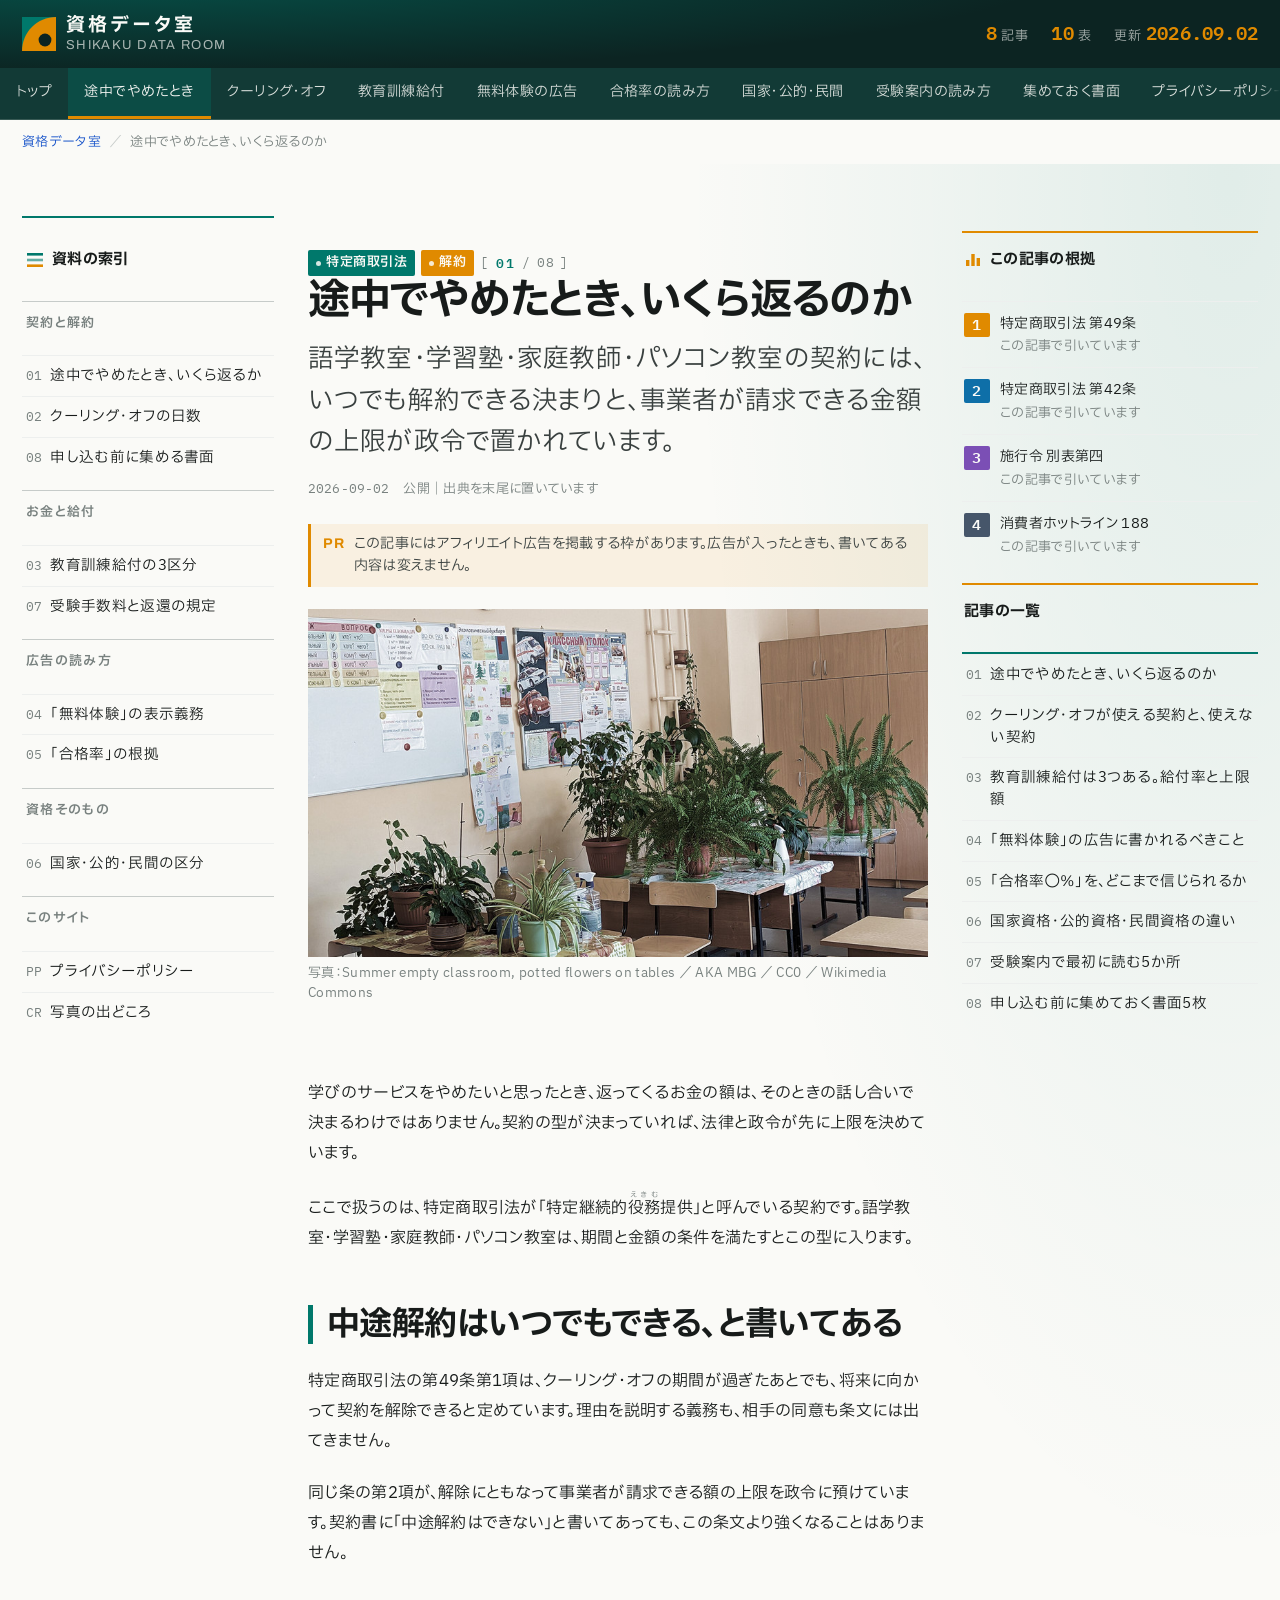
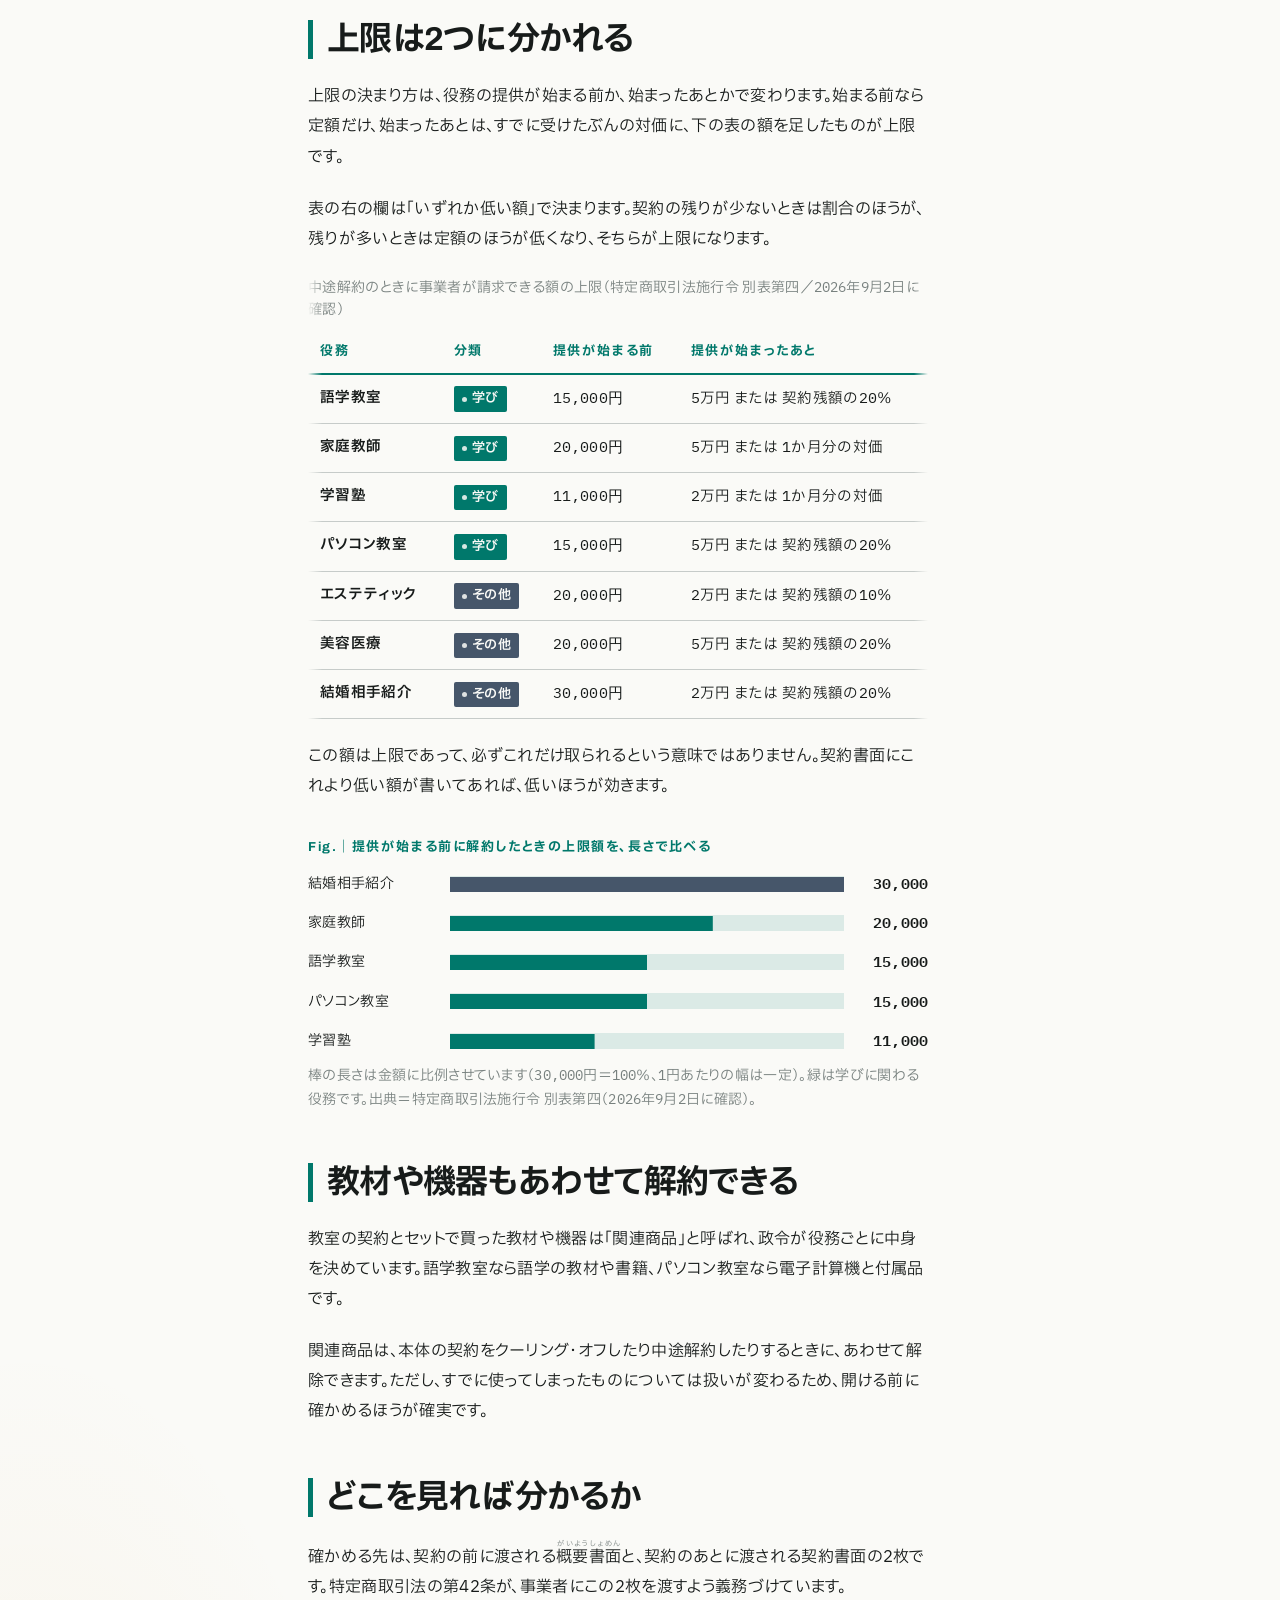
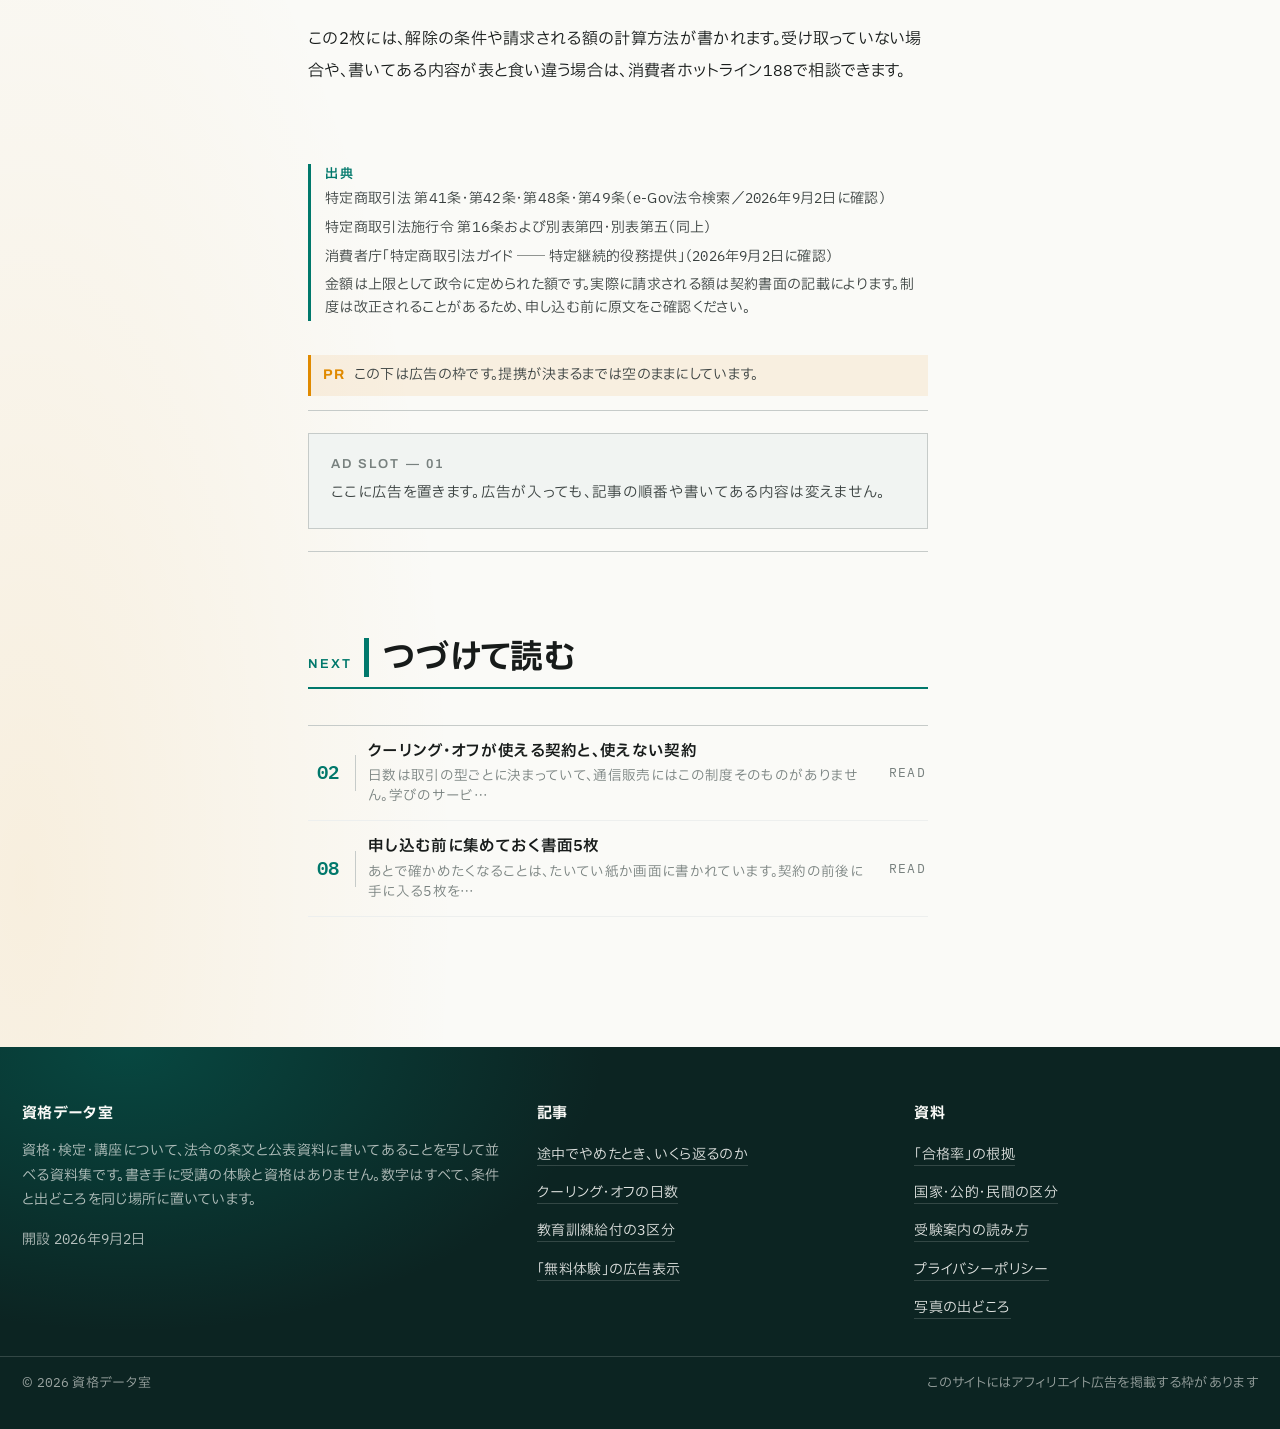
==== kiji-01.html @ 5fbbc410 "publish shikaku-data.com" ====
<!doctype html>
<html lang="ja">
<head>
<meta charset="utf-8">
<meta name="viewport" content="width=device-width, initial-scale=1">
<title>途中でやめたとき、いくら返るのか ── 資格データ室</title>
<meta name="description" content="語学教室・学習塾・家庭教師・パソコン教室の契約には、いつでも解約できる決まりと、事業者が請求できる金額の上限が政令で置かれています。">
<link rel="canonical" href="https://shikaku-data.com/kiji-01.html">
<link rel="icon" href="assets/favicon.svg" type="image/svg+xml">
<meta property="og:type" content="article">
<meta property="og:site_name" content="資格データ室">
<meta property="og:locale" content="ja_JP">
<meta property="og:title" content="途中でやめたとき、いくら返るのか ── 資格データ室">
<meta property="og:description" content="語学教室・学習塾・家庭教師・パソコン教室の契約には、いつでも解約できる決まりと、事業者が請求できる金額の上限が政令で置かれています。">
<meta property="og:url" content="https://shikaku-data.com/kiji-01.html">
<meta property="og:image" content="https://shikaku-data.com/assets/ogp.png">
<meta name="twitter:card" content="summary_large_image">
<link rel="preconnect" href="https://fonts.googleapis.com">
<link rel="preconnect" href="https://fonts.gstatic.com" crossorigin>
<link href="https://fonts.googleapis.com/css2?family=Archivo:wdth,wght@62..125,400..800&family=IBM+Plex+Mono:wght@400;600&family=IBM+Plex+Sans+JP:wght@300;400;600;700&display=swap" rel="stylesheet">
<link rel="stylesheet" href="assets/style.css">
</head>
<body>

<svg width="0" height="0" aria-hidden="true" focusable="false" style="position:absolute">
  <filter id="tsubu"><feTurbulence type="fractalNoise" baseFrequency="0.82" numOctaves="3"/>
    <feColorMatrix type="saturate" values="0"/></filter>
</svg>

<header class="hd">
  <div class="hd__in">
    <a class="hd__mark" href="index.html">
      <svg class="hd__glyph" viewBox="0 0 34 34" aria-hidden="true" focusable="false">
        <path d="M0 0h34v34H0z" fill="#00786B"/>
        <path d="M34 0v34H0C0 15.2 15.2 0 34 0z" fill="#E08A00"/>
        <circle cx="23" cy="23" r="6.4" fill="#0C2422"/>
      </svg>
      <span><span class="hd__name">資格データ室</span><span class="hd__sub">SHIKAKU DATA ROOM</span></span>
    </a>
    <div class="hd__meta">
      <span><b class="n">8</b> 記事</span>
      <span><b class="n">10</b> 表</span>
      <span>更新 <b class="n">2026.09.02</b></span>
    </div>
  </div>
</header>

<nav class="tabs" aria-label="記事の一覧">
  <div class="tabs__in">
    <a href="index.html">トップ</a>
    <a href="kiji-01.html" aria-current="page">途中でやめたとき</a>
    <a href="kiji-02.html">クーリング・オフ</a>
    <a href="kiji-03.html">教育訓練給付</a>
    <a href="kiji-04.html">無料体験の広告</a>
    <a href="kiji-05.html">合格率の読み方</a>
    <a href="kiji-06.html">国家・公的・民間</a>
    <a href="kiji-07.html">受験案内の読み方</a>
    <a href="kiji-08.html">集めておく書面</a>
    <a href="privacy.html">プライバシーポリシー</a>
  </div>
</nav>

<div class="progress" aria-hidden="true"><i></i></div>
<div class="crumb"><a href="index.html">資格データ室</a><i>／</i><span>途中でやめたとき、いくら返るのか</span></div>

<main id="main">
<section class="band band--paper">
  <div class="wrap three">

    <aside class="side">
      <nav class="idx" aria-label="サイトの索引">
        <p class="idx__h">
          <svg viewBox="0 0 18 18" aria-hidden="true" focusable="false"><rect x="1" y="2" width="16" height="2.6" fill="#00786B"/><rect x="1" y="7.7" width="16" height="2.6" fill="#00786B" opacity=".6"/><rect x="1" y="13.4" width="16" height="2.6" fill="#E08A00"/></svg>
          資料の索引
        </p>
        <p class="idx__g">契約と解約</p>
        <ul>
          <li><a href="kiji-01.html"><span class="n">01</span>途中でやめたとき、いくら返るか</a></li>
          <li><a href="kiji-02.html"><span class="n">02</span>クーリング・オフの日数</a></li>
          <li><a href="kiji-08.html"><span class="n">08</span>申し込む前に集める書面</a></li>
        </ul>
        <p class="idx__g">お金と給付</p>
        <ul>
          <li><a href="kiji-03.html"><span class="n">03</span>教育訓練給付の3区分</a></li>
          <li><a href="kiji-07.html"><span class="n">07</span>受験手数料と返還の規定</a></li>
        </ul>
        <p class="idx__g">広告の読み方</p>
        <ul>
          <li><a href="kiji-04.html"><span class="n">04</span>「無料体験」の表示義務</a></li>
          <li><a href="kiji-05.html"><span class="n">05</span>「合格率」の根拠</a></li>
        </ul>
        <p class="idx__g">資格そのもの</p>
        <ul>
          <li><a href="kiji-06.html"><span class="n">06</span>国家・公的・民間の区分</a></li>
        </ul>
        <p class="idx__g">このサイト</p>
        <ul>
          <li><a href="privacy.html"><span class="n">PP</span>プライバシーポリシー</a></li>
          <li><a href="index.html#shashin"><span class="n">CR</span>写真の出どころ</a></li>
        </ul>
      </nav>
    </aside>

    <div class="col-c stack">
      <div class="art__head">
        <div class="tag-row"><span class="tag tag--1">特定商取引法</span><span class="tag tag--5">解約</span><span class="pager">[ <b>01</b> / <span class="n">08</span> ]</span></div>
        <h1 class="t-h1"><span class="ph">途中でやめたとき、</span><span class="ph">いくら返るのか</span></h1>
        <p class="t-lede" style="margin-top:14px">語学教室・学習塾・家庭教師・パソコン教室の契約には、いつでも解約できる決まりと、事業者が請求できる金額の上限が政令で置かれています。</p>
        <p class="art__meta"><span class="n">2026-09-02</span> 公開｜出典を末尾に置いています</p>
        <div class="disc" style="margin-top:22px"><b>PR</b><span>この記事にはアフィリエイト広告を掲載する枠があります。広告が入ったときも、書いてある内容は変えません。</span></div>
        <figure class="art__pic" data-rv>
          <img src="assets/photo/kyoshitsu-hachi_900.jpg" srcset="assets/photo/kyoshitsu-hachi_480.jpg 480w, assets/photo/kyoshitsu-hachi_900.jpg 900w, assets/photo/kyoshitsu-hachi_1600.jpg 1600w" sizes="(min-width:1100px) 720px, 100vw"
               width="900" height="506" alt="机と椅子が並ぶ、人のいない教室">
          <figcaption>写真：Summer empty classroom, potted flowers on tables ／ AKA MBG ／ CC0 ／ Wikimedia Commons</figcaption>
        </figure>
      </div>

      <div class="art__body stack">

<p class="t-body">学びのサービスをやめたいと思ったとき、返ってくるお金の額は、そのときの話し合いで決まるわけではありません。契約の型が決まっていれば、法律と政令が先に上限を決めています。</p>
<p class="t-body">ここで扱うのは、特定商取引法が「特定継続的<ruby>役務<rt>えきむ</rt></ruby>提供」と呼んでいる契約です。語学教室・学習塾・家庭教師・パソコン教室は、期間と金額の条件を満たすとこの型に入ります。</p>

<h2 class="t-h2"><span class="ph">中途解約は</span><span class="ph">いつでもできる、</span><span class="ph">と書いてある</span></h2>
<p class="t-body">特定商取引法の第49条第1項は、クーリング・オフの期間が過ぎたあとでも、将来に向かって契約を解除できると定めています。理由を説明する義務も、相手の同意も条文には出てきません。</p>
<p class="t-body">同じ条の第2項が、解除にともなって事業者が請求できる額の上限を政令に預けています。契約書に「中途解約はできない」と書いてあっても、この条文より強くなることはありません。</p>

<h2 class="t-h2"><span class="ph">上限は</span><span class="ph">2つに分かれる</span></h2>
<p class="t-body">上限の決まり方は、役務の提供が始まる前か、始まったあとかで変わります。始まる前なら定額だけ、始まったあとは、すでに受けたぶんの対価に、下の表の額を足したものが上限です。</p>
<p class="t-body">表の右の欄は「いずれか低い額」で決まります。契約の残りが少ないときは割合のほうが、残りが多いときは定額のほうが低くなり、そちらが上限になります。</p>
<div class="tbl-wrap">
<table class="dt">
<caption>中途解約のときに事業者が請求できる額の上限（特定商取引法施行令 別表第四／<span class="n">2026</span>年<span class="n">9</span>月<span class="n">2</span>日に確認）</caption>
<thead><tr><th>役務</th><th>分類</th><th>提供が始まる前</th><th>提供が始まったあと</th></tr></thead>
<tbody>
<tr><th>語学教室</th><td><span class="tag tag--1">学び</span></td><td class="n">15,000円</td><td><span class="n">5</span>万円 または 契約残額の<span class="n">20</span>％</td></tr>
<tr><th>家庭教師</th><td><span class="tag tag--1">学び</span></td><td class="n">20,000円</td><td><span class="n">5</span>万円 または <span class="n">1</span>か月分の対価</td></tr>
<tr><th>学習塾</th><td><span class="tag tag--1">学び</span></td><td class="n">11,000円</td><td><span class="n">2</span>万円 または <span class="n">1</span>か月分の対価</td></tr>
<tr><th>パソコン教室</th><td><span class="tag tag--1">学び</span></td><td class="n">15,000円</td><td><span class="n">5</span>万円 または 契約残額の<span class="n">20</span>％</td></tr>
<tr><th>エステティック</th><td><span class="tag tag--8">その他</span></td><td class="n">20,000円</td><td><span class="n">2</span>万円 または 契約残額の<span class="n">10</span>％</td></tr>
<tr><th>美容医療</th><td><span class="tag tag--8">その他</span></td><td class="n">20,000円</td><td><span class="n">5</span>万円 または 契約残額の<span class="n">20</span>％</td></tr>
<tr><th>結婚相手紹介</th><td><span class="tag tag--8">その他</span></td><td class="n">30,000円</td><td><span class="n">2</span>万円 または 契約残額の<span class="n">20</span>％</td></tr>
</tbody></table>
</div>
<p class="t-body">この額は上限であって、必ずこれだけ取られるという意味ではありません。契約書面にこれより低い額が書いてあれば、低いほうが効きます。</p>

<figure class="fig" data-rv>
<p class="fig__cap">Fig.｜提供が始まる前に解約したときの上限額を、長さで比べる</p>
<div class="bars">
 <div class="bars__row"><span class="bars__name">結婚相手紹介</span><span class="bars__track"><svg viewBox="0 0 100 16" preserveAspectRatio="none" width="100%" height="16" aria-hidden="true" focusable="false"><rect class="bar" width="100" height="16" fill="#46566A"/></svg></span><span class="bars__val n">30,000</span></div>
 <div class="bars__row"><span class="bars__name">家庭教師</span><span class="bars__track"><svg viewBox="0 0 100 16" preserveAspectRatio="none" width="100%" height="16" aria-hidden="true" focusable="false"><rect class="bar" width="66.7" height="16" fill="#00786B"/></svg></span><span class="bars__val n">20,000</span></div>
 <div class="bars__row"><span class="bars__name">語学教室</span><span class="bars__track"><svg viewBox="0 0 100 16" preserveAspectRatio="none" width="100%" height="16" aria-hidden="true" focusable="false"><rect class="bar" width="50" height="16" fill="#00786B"/></svg></span><span class="bars__val n">15,000</span></div>
 <div class="bars__row"><span class="bars__name">パソコン教室</span><span class="bars__track"><svg viewBox="0 0 100 16" preserveAspectRatio="none" width="100%" height="16" aria-hidden="true" focusable="false"><rect class="bar" width="50" height="16" fill="#00786B"/></svg></span><span class="bars__val n">15,000</span></div>
 <div class="bars__row"><span class="bars__name">学習塾</span><span class="bars__track"><svg viewBox="0 0 100 16" preserveAspectRatio="none" width="100%" height="16" aria-hidden="true" focusable="false"><rect class="bar" width="36.7" height="16" fill="#00786B"/></svg></span><span class="bars__val n">11,000</span></div>
</div>
<figcaption class="fig__note">棒の長さは金額に比例させています（<span class="n">30,000</span>円＝<span class="n">100</span>％、<span class="n">1</span>円あたりの幅は一定）。緑は学びに関わる役務です。出典＝特定商取引法施行令 別表第四（<span class="n">2026</span>年<span class="n">9</span>月<span class="n">2</span>日に確認）。</figcaption>
</figure>

<h2 class="t-h2"><span class="ph">教材や機器も</span><span class="ph">あわせて</span><span class="ph">解約できる</span></h2>
<p class="t-body">教室の契約とセットで買った教材や機器は「関連商品」と呼ばれ、政令が役務ごとに中身を決めています。語学教室なら語学の教材や書籍、パソコン教室なら電子計算機と付属品です。</p>
<p class="t-body">関連商品は、本体の契約をクーリング・オフしたり中途解約したりするときに、あわせて解除できます。ただし、すでに使ってしまったものについては扱いが変わるため、開ける前に確かめるほうが確実です。</p>

<h2 class="t-h2"><span class="ph">どこを見れば</span><span class="ph">分かるか</span></h2>
<p class="t-body">確かめる先は、契約の前に渡される<ruby>概要書面<rt>がいようしょめん</rt></ruby>と、契約のあとに渡される契約書面の2枚です。特定商取引法の第42条が、事業者にこの2枚を渡すよう義務づけています。</p>
<p class="t-body">この2枚には、解除の条件や請求される額の計算方法が書かれます。受け取っていない場合や、書いてある内容が表と食い違う場合は、消費者ホットライン<span class="n">188</span>で相談できます。</p>

        <div class="src" data-rv>
          <span class="lab">出典</span>
<p>特定商取引法 第41条・第42条・第48条・第49条（e-Gov法令検索／<span class="n">2026</span>年<span class="n">9</span>月<span class="n">2</span>日に確認）</p>
<p>特定商取引法施行令 第16条および別表第四・別表第五（同上）</p>
<p>消費者庁「特定商取引法ガイド ── 特定継続的役務提供」（<span class="n">2026</span>年<span class="n">9</span>月<span class="n">2</span>日に確認）</p>
<p>金額は上限として政令に定められた額です。実際に請求される額は契約書面の記載によります。制度は改正されることがあるため、申し込む前に原文をご確認ください。</p>
        </div>

        <div data-rv>
          <div class="disc" style="margin-top:34px"><b>PR</b><span>この下は広告の枠です。提携が決まるまでは空のままにしています。</span></div>
          <!-- 広告 -->
          <div class="adslot ad-slot" data-ad="1">
            <div class="adslot__box">
              <span class="lab">AD SLOT — 01</span>
              <p>ここに広告を置きます。広告が入っても、記事の順番や書いてある内容は変えません。</p>
            </div>
          </div>
        </div>

        <div class="next" data-rv>
          <div class="sec__h"><span class="lab">Next</span><h2 class="t-h2"><span class="ph">つづけて読む</span></h2></div>
          <ul class="listB"><li><a href="kiji-02.html"><span class="listB__no n">02</span><span class="listB__t">クーリング・オフが使える契約と、使えない契約<span>日数は取引の型ごとに決まっていて、通信販売にはこの制度そのものがありません。学びのサービ…</span></span><span class="listB__go n">READ</span></a></li><li><a href="kiji-08.html"><span class="listB__no n">08</span><span class="listB__t">申し込む前に集めておく書面5枚<span>あとで確かめたくなることは、たいてい紙か画面に書かれています。契約の前後に手に入る5枚を…</span></span><span class="listB__go n">READ</span></a></li></ul>
        </div>
      </div>
    </div>

    <aside class="side">
      <p class="rail__h">
        <svg viewBox="0 0 18 18" aria-hidden="true" focusable="false"><path d="M2 15h3.4v-6H2zM7.3 15h3.4V3H7.3zM12.6 15H16V7h-3.4z" fill="#E08A00"/></svg>
        この記事の根拠
      </p>
      <ol class="rank"><li><b class="n">1</b><p>特定商取引法 第49条<span class="rank__sub">この記事で引いています</span></p></li><li><b class="n">2</b><p>特定商取引法 第42条<span class="rank__sub">この記事で引いています</span></p></li><li><b class="n">3</b><p>施行令 別表第四<span class="rank__sub">この記事で引いています</span></p></li><li><b class="n">4</b><p>消費者ホットライン 188<span class="rank__sub">この記事で引いています</span></p></li></ol>
      <p class="rail__h">記事の一覧</p>
      <nav class="idx" aria-label="記事の一覧">
        <ul>
          <li><a href="kiji-01.html"><span class="n">01</span>途中でやめたとき、いくら返るのか</a></li>
          <li><a href="kiji-02.html"><span class="n">02</span>クーリング・オフが使える契約と、使えない契約</a></li>
          <li><a href="kiji-03.html"><span class="n">03</span>教育訓練給付は3つある。給付率と上限額</a></li>
          <li><a href="kiji-04.html"><span class="n">04</span>「無料体験」の広告に書かれるべきこと</a></li>
          <li><a href="kiji-05.html"><span class="n">05</span>「合格率◯％」を、どこまで信じられるか</a></li>
          <li><a href="kiji-06.html"><span class="n">06</span>国家資格・公的資格・民間資格の違い</a></li>
          <li><a href="kiji-07.html"><span class="n">07</span>受験案内で最初に読む5か所</a></li>
          <li><a href="kiji-08.html"><span class="n">08</span>申し込む前に集めておく書面5枚</a></li>
        </ul>
      </nav>
    </aside>

  </div>
</section>
</main>

<footer class="ft">
  <div class="ft__in">
    <div>
      <h2>資格データ室</h2>
      <p>資格・検定・講座について、法令の条文と公表資料に書いてあることを写して並べる資料集です。書き手に受講の体験と資格はありません。数字はすべて、条件と出どころを同じ場所に置いています。</p>
      <p style="margin-top:14px">開設 <span class="n">2026</span>年<span class="n">9</span>月<span class="n">2</span>日</p>
    </div>
    <div>
      <h2>記事</h2>
      <ul>
        <li><a href="kiji-01.html">途中でやめたとき、いくら返るのか</a></li>
        <li><a href="kiji-02.html">クーリング・オフの日数</a></li>
        <li><a href="kiji-03.html">教育訓練給付の3区分</a></li>
        <li><a href="kiji-04.html">「無料体験」の広告表示</a></li>
      </ul>
    </div>
    <div>
      <h2>資料</h2>
      <ul>
        <li><a href="kiji-05.html">「合格率」の根拠</a></li>
        <li><a href="kiji-06.html">国家・公的・民間の区分</a></li>
        <li><a href="kiji-07.html">受験案内の読み方</a></li>
        <li><a href="privacy.html">プライバシーポリシー</a></li>
        <li><a href="index.html#shashin">写真の出どころ</a></li>
      </ul>
    </div>
  </div>
  <div class="ft__bar">
    <span>© <span class="n">2026</span> 資格データ室</span>
    <span>このサイトにはアフィリエイト広告を掲載する枠があります</span>
  </div>
</footer>

<script src="assets/app.js"></script>
</body>
</html>
---- assets/style.css ----
@charset "utf-8";
/* ============================================================================
   資格データ室（SHIKAKU DATA ROOM）  デザインシステム
   見本 ＝ https://gamewith.jp/pokemon-champions/546414（GameWith 攻略記事）
   見本から持ち帰ったもの：3カラムのデータベース型／高い密度（1画面に素材7つ以上）／
   細かい級数の階段（比率 1.067→こちらは 1.5 の流体スケールで段数を作る）／
   白に近い地に、小面積の高彩度バッジを大量に置く配色／罫線だけの表／小さい角丸。
   持ち帰っていないもの：見本の写真・イラスト・文章・ロゴ。

   ★影は1つも使っていない（R-07／P-13／A-06。2026-08-31 改訂で影ゼロが既定）。
     境界は「面の切り替え・余白・色・1本の線」で作る。
   ★彩度色 --cat-1〜8 は "制度の分類" という1つの役割のスケール（R-03 ③の
     「役割の違う色が4つ以上」には当たらない）。面積の1位は --accent-main（teal）。
   ★外部から読むのは Google Fonts だけ（運営者の指示による R-21 の例外）。
   ========================================================================== */

:root{
  /* 無彩色5段（P-01） */
  --g-1:#EDEFEE; --g-2:#C6CBC9; --g-3:#78817F; --g-4:#39403F; --g-5:#161A19;
  --paper:#FAFAF7;          /* 紙（明るい地） */
  --paper-2:#F1F4F2;        /* 面2 */
  --paper-3:#E6EBE8;        /* 面3 */
  --ink:#171B1A;            /* 本文の色 */
  --ground:#0C2422;         /* 濃い地（FV・ヘッダー） */
  --ground-2:#123A36;

  /* 彩度色：役割つき（R-03 ①） */
  --accent-main:#00786B;    /* 主役＝制度の色。面積1位 */
  --accent-sub:#E08A00;     /* 受け＝期限と数字 */
  --accent-warn:#C41E3A;    /* 注意＝できないこと・戻らないお金 */
  --link:#1552C9;           /* 外へ出るリンクの色 */

  /* 分類スケール（役割は「制度の分類」ひとつ） */
  --cat-1:#00786B; --cat-2:#0E6FA8; --cat-3:#7B4FB5; --cat-4:#C41E3A;
  --cat-5:#E08A00; --cat-6:#1B7F3B; --cat-7:#B4562C; --cat-8:#46566A;

  /* 操作できるものの色は別名前空間（P-19） */
  --form-face:#0F5F55; --form-face-hover:#0B4B43; --form-ink:#F6FAF8;
  --form-line:#B9C4C0; --form-focus:#E08A00;

  /* 透明度は4段だけ（P-02） */
  --a-1:.06; --a-2:.16; --a-3:.34; --a-4:.66;

  /* イージング：1本ずつ名前と用途を持つ（P-11／R-04） */
  --ease-deru:cubic-bezier(.16,.84,.30,1);    /* 出る（入場） */
  --ease-modoru:cubic-bezier(.55,.06,.68,.19);/* 戻る（退場） */
  --ease-men:cubic-bezier(.65,.02,.20,1);     /* 面・マスク */
  --ease-suji:cubic-bezier(.22,1,.36,1);      /* 数字・図の伸び */
  --ease-shazo:cubic-bezier(0,0,1,1);         /* 進捗の等倍写像（P-11 の例外枠。時間の演出ではなく座標変換） */

  /* 時間は変化量で出し分ける */
  --t-iro:.18s; --t-ido:.34s; --t-men:.62s; --t-nyujo:1.1s;

  /* 級数（すべて 1:1.5 の流体スケール・P-09） */
  --fs-display:clamp(40px, 6.4vw, 60px);
  --fs-h1:clamp(28px, 4.4vw, 42px);
  --fs-h2:clamp(22px, 3.4vw, 33px);
  --fs-h3:clamp(18px, 2.5vw, 27px);
  --fs-lede:clamp(17px, 2.1vw, 25.5px);
  --fs-body:16px;
  --fs-lab:13px;
  --fs-note:14px;
  --fs-kyodai:clamp(160px, 16vw, 240px);   /* 図としての数字（1:1.5） */

  /* 行間3段階以上（P-07・R-05） */
  --lh-display:1.02; --lh-h:1.18; --lh-lede:1.62;
  --lh-body:1.88; --lh-lab:1.35; --lh-note:1.6;

  /* 余白の刻み（A-03：実際に鳴る音を4種類以上にする） */
  --sp-1:6px; --sp-2:14px; --sp-3:22px; --sp-4:34px; --sp-5:52px; --sp-6:78px; --sp-7:116px;

  /* 書体：欧文→和文→総称の順（P-04） */
  --font-mi:"Archivo","IBM Plex Sans JP","Hiragino Sans",system-ui,sans-serif;
  --font-hon:"IBM Plex Sans JP","Hiragino Sans","Noto Sans JP",system-ui,sans-serif;
  --font-num:"IBM Plex Mono","Archivo",ui-monospace,monospace;

  --stable-lvh:1vh;
  --col-c:720px;
}

*,*::before,*::after{box-sizing:border-box}
html{-webkit-text-size-adjust:100%}
body{
  margin:0; background:var(--paper); color:var(--ink);
  font-family:var(--font-hon); font-size:var(--fs-body); line-height:var(--lh-body);
  letter-spacing:.02em; font-weight:400;
  font-feature-settings:"palt" 1;              /* 約物の詰め（P-06） */
  overflow-x:hidden;
}
img{max-width:100%; height:auto; display:block}
a{color:var(--link); text-decoration:none; border-bottom:1px solid rgba(21,82,201,.28);
  transition:color var(--t-iro) var(--ease-deru), border-color var(--t-iro) var(--ease-deru)}
a:hover{color:var(--accent-main); border-bottom-color:var(--accent-main)}
:focus-visible{outline:3px solid var(--form-focus); outline-offset:2px}

/* ── 見出しは「重要度」と「大きさ」を切り離す（P-17：タグでなくクラスで当てる） ── */
.t-display,.t-h1,.t-h2,.t-h3{font-family:var(--font-mi); font-weight:700; margin:0;
  text-wrap:pretty}
.t-display{font-size:var(--fs-display); line-height:var(--lh-display); letter-spacing:-.035em;
  font-stretch:118%}
.t-h1{font-size:var(--fs-h1); line-height:var(--lh-h); letter-spacing:-.03em; font-stretch:112%}
.t-h2{font-size:var(--fs-h2); line-height:var(--lh-h); letter-spacing:-.022em}
.t-h3{font-size:var(--fs-h3); line-height:var(--lh-h); letter-spacing:-.012em}
.t-lede{font-size:var(--fs-lede); line-height:var(--lh-lede); letter-spacing:.005em;
  margin:0; color:var(--g-4)}
.t-body{font-size:var(--fs-body); line-height:var(--lh-body); letter-spacing:.02em; margin:0}
.t-body + .t-body{margin-top:var(--sp-3)}
.lab{font-family:var(--font-mi); font-size:var(--fs-lab); line-height:var(--lh-lab);
  letter-spacing:.16em; text-transform:uppercase; font-weight:600}
.note{font-size:var(--fs-note); line-height:var(--lh-note); color:var(--g-3); margin:0}
.ph{white-space:nowrap}                        /* 文節ロック（P-21／R-19） */
.n{font-family:var(--font-num); font-feature-settings:"tnum" 1; font-variant-numeric:tabular-nums;
  letter-spacing:.01em}                        /* 数字だけ欧文へ（P-05／R-12） */
strong{font-weight:700; color:var(--ink)}

/* ============================ ヘッダーと帯 ============================ */
.hd{background:var(--ground); color:var(--paper); position:relative; z-index:5;
  background-image:radial-gradient(120% 240% at 8% -40%, rgba(0,120,107,.55), rgba(12,36,34,0) 62%)}
.hd__in{max-width:1440px; margin:0 auto; padding:var(--sp-2) var(--sp-3);
  display:flex; align-items:center; gap:var(--sp-3); flex-wrap:wrap}
.hd__mark{display:flex; align-items:center; gap:10px; border-bottom:0}
.hd__mark:hover{border-bottom:0}
.hd__glyph{width:34px; height:34px; flex:0 0 34px}
.hd__name{display:block; font-family:var(--font-mi); font-weight:700; font-size:19px;
  letter-spacing:-.02em; color:var(--paper); font-stretch:112%; line-height:1.2}
.hd__sub{display:block; white-space:nowrap; font-size:var(--fs-lab);
  color:rgba(250,250,247,var(--a-4)); letter-spacing:.1em; font-family:var(--font-mi); line-height:1.3}
.hd__meta{margin-left:auto; display:flex; gap:var(--sp-3); align-items:center}
.hd__meta b{font-family:var(--font-num); font-size:19px; color:var(--accent-sub); font-weight:600}
.hd__meta span{font-size:var(--fs-lab); color:rgba(250,250,247,var(--a-4)); letter-spacing:.08em}

.tabs{background:var(--ground-2); border-bottom:1px solid rgba(250,250,247,var(--a-2));
  position:relative; z-index:4}
.tabs__in{max-width:1440px; margin:0 auto; display:flex; gap:0; overflow-x:auto;
  scrollbar-width:none;
  -webkit-mask-image:linear-gradient(90deg,transparent 0,#161A19 22px,#161A19 calc(100% - 22px),transparent 100%);
  mask-image:linear-gradient(90deg,transparent 0,#161A19 22px,#161A19 calc(100% - 22px),transparent 100%)}
.tabs__in::-webkit-scrollbar{display:none}
.tabs a{flex:0 0 auto; padding:11px 16px; color:rgba(250,250,247,.86); font-size:14px;
  border-bottom:3px solid transparent; letter-spacing:.03em;
  transition:background var(--t-iro) var(--ease-deru), border-color var(--t-iro) var(--ease-deru)}
.tabs a:hover{background:rgba(0,120,107,.4); border-bottom-color:var(--accent-sub); color:var(--paper)}
.tabs a[aria-current="page"]{border-bottom-color:var(--accent-sub); background:rgba(0,120,107,.3);
  color:var(--paper)}

.crumb{max-width:1440px; margin:0 auto; padding:10px var(--sp-3); font-size:var(--fs-lab);
  color:var(--g-3); display:flex; gap:8px; flex-wrap:wrap; align-items:center}
.crumb a{border-bottom:0}
.crumb i{font-style:normal; color:var(--g-2)}

/* ============================ ファーストビュー ============================ */
.fv{position:relative; min-height:calc(94 * var(--stable-lvh)); overflow:hidden;
  background:var(--ground); color:var(--paper); isolation:isolate}
.fv__photo{position:absolute; inset:0; z-index:0}
.fv__photo img{width:100%; height:100%; object-fit:cover; filter:saturate(.72) contrast(1.05)}
.fv__veil{position:absolute; inset:0; z-index:1; pointer-events:none;
  background:
    radial-gradient(72% 96% at 14% 8%, rgba(12,36,34,.94), rgba(12,36,34,.42) 58%, rgba(12,36,34,.1) 100%),
    radial-gradient(60% 80% at 92% 96%, rgba(0,120,107,.55), rgba(12,36,34,0) 70%),
    linear-gradient(180deg, rgba(12,36,34,.72) 0%, rgba(12,36,34,.30) 42%, rgba(12,36,34,.88) 100%)}
.fv__grain{position:absolute; inset:0; z-index:2; opacity:var(--a-2); pointer-events:none;
  mix-blend-mode:overlay}
.fv__arc{position:absolute; z-index:2; right:-14vw; top:-16vw; width:64vw; height:64vw;
  pointer-events:none; opacity:.9}
.fv__in{position:relative; z-index:3; max-width:1440px; margin:0 auto;
  padding:var(--sp-6) var(--sp-3) var(--sp-4);
  display:grid; grid-template-columns:minmax(0,1fr); gap:var(--sp-4); align-items:end;
  min-height:calc(74 * var(--stable-lvh))}
.fv__eyebrow{display:flex; align-items:center; gap:10px; color:var(--accent-sub);
  font-family:var(--font-mi); font-size:var(--fs-lab); letter-spacing:.2em; font-weight:600}
.fv__eyebrow::before{content:""; width:38px; height:2px; background:var(--accent-sub)}
.fv h1.t-display{color:var(--paper); margin-top:var(--sp-3); max-width:19em}
.fv .t-lede{color:rgba(250,250,247,.9); margin-top:var(--sp-3); max-width:34em}
.fv__num{display:flex; align-items:flex-end; gap:var(--sp-2); margin-top:var(--sp-2)}
.fv__num b{font-family:var(--font-num); font-size:var(--fs-kyodai); line-height:.78;
  font-weight:600; color:var(--accent-sub); letter-spacing:-.05em;
  -webkit-text-stroke:0; display:block}
.fv__numtxt{padding-bottom:var(--sp-3); max-width:22em}
.fv__numtxt .lab{color:var(--accent-sub); display:block}
.fv__numtxt p{margin:6px 0 0; font-size:var(--fs-note); line-height:var(--lh-note);
  color:rgba(250,250,247,.82)}
@media (min-width:900px){
  .fv__in{grid-template-columns:minmax(0,1.35fr) minmax(0,1fr); align-items:end;
    padding:var(--sp-7) var(--sp-4) var(--sp-5)}
  .fv__num{justify-content:flex-end}
}

/* FVの下の索引タイル：見本（GameWith）から持ち帰った「数字が並ぶ密度」 */
.fvindex{position:relative; z-index:3; border-top:1px solid rgba(250,250,247,var(--a-2));
  background:rgba(12,36,34,.62)}
.fvindex__in{max-width:1440px; margin:0 auto; display:flex; overflow-x:auto; scrollbar-width:none;
  -webkit-mask-image:linear-gradient(90deg,transparent 0,#161A19 18px,#161A19 calc(100% - 18px),transparent 100%);
  mask-image:linear-gradient(90deg,transparent 0,#161A19 18px,#161A19 calc(100% - 18px),transparent 100%)}
.fvindex__in::-webkit-scrollbar{display:none}
.fvindex a{flex:0 0 auto; min-width:178px; padding:13px 18px 15px; color:var(--paper);
  border-bottom:0; border-right:1px solid rgba(250,250,247,var(--a-2));
  display:grid; gap:3px; align-content:start;
  transition:background var(--t-iro) var(--ease-deru)}
.fvindex a:hover{background:rgba(0,120,107,.42); color:var(--paper)}
.fvindex b{font-family:var(--font-num); font-size:30px; font-weight:600; line-height:1.08;
  letter-spacing:-.02em; color:var(--accent-sub)}
.fvindex b em{font-style:normal; font-size:15px; margin-left:3px; color:rgba(250,250,247,.82)}
.fvindex span{font-size:13px; line-height:1.45; color:rgba(250,250,247,.86)}

/* ============================ 3カラム ============================ */
.wrap{max-width:1440px; margin:0 auto; padding:0 var(--sp-3)}
.three{display:grid; grid-template-columns:minmax(0,1fr); gap:var(--sp-5) var(--sp-4);
  padding-bottom:var(--sp-6)}
@media (min-width:1100px){
  .three{grid-template-columns:252px minmax(0,var(--col-c)) 296px; align-items:start}
}
.col-c{min-width:0; order:1}
.three > aside{order:2}
.three > aside:last-of-type{order:3}
@media (min-width:1100px){
  .three > aside:first-of-type{order:1}
  .col-c{order:2}
  .three > aside:last-of-type{order:3}
}
/* 余白のリズム：この4本で、実際に鳴る間隔を 22 / 34 / 52 / 78px の4種類にする（A-03） */
.col-c > * + *{margin-top:var(--sp-5)}
.col-c > .disc + *{margin-top:var(--sp-3)}
.col-c > * + .fig{margin-top:var(--sp-4)}
.col-c > .fig + *{margin-top:var(--sp-6)}
.side{min-width:0}
@media (min-width:1100px){ .side{position:sticky; top:var(--sp-2)} }

/* 左の索引（見本の「攻略メニュー」にあたる） */
.idx{border-top:2px solid var(--accent-main)}
.idx__h{display:flex; align-items:center; gap:8px; padding:12px 4px;
  font-family:var(--font-mi); font-weight:700; font-size:15px; letter-spacing:.02em}
.idx__h svg{width:18px; height:18px}
.idx__g{padding:9px 4px 7px; font-size:var(--fs-lab); letter-spacing:.1em; color:var(--g-3);
  border-top:1px solid var(--g-2); font-family:var(--font-mi); font-weight:600}
.idx ul{list-style:none; margin:0; padding:0}
.idx li{border-top:1px solid var(--g-1)}
.idx li a{display:flex; gap:8px; align-items:baseline; padding:9px 4px; font-size:14.5px;
  color:var(--ink); border-bottom:0; line-height:1.5;
  transition:padding var(--t-ido) var(--ease-deru), color var(--t-iro) var(--ease-deru)}
.idx li a:hover{padding-left:12px; color:var(--accent-main)}
.idx li a .n{color:var(--g-3); font-size:13px}

/* 右の欄（見本の「攻略記事ランキング」にあたる） */
.rail__h svg{width:18px; height:18px; flex:0 0 18px}
.rail__h{display:flex; align-items:center; gap:8px; border-top:2px solid var(--accent-sub);
  padding:12px 2px; font-family:var(--font-mi); font-weight:700; font-size:15px}
.rank{list-style:none; margin:0; padding:0; counter-reset:r}
.rank li{display:grid; grid-template-columns:26px minmax(0,1fr); gap:10px;
  padding:11px 2px; border-top:1px solid var(--g-1); align-items:start}
.rank li b{font-family:var(--font-num); font-size:15px; color:var(--paper); text-align:center;
  line-height:24px; font-weight:600; border-radius:2px}
.rank li:nth-child(1) b{background:var(--cat-5)}
.rank li:nth-child(2) b{background:var(--cat-2)}
.rank li:nth-child(3) b{background:var(--cat-3)}
.rank li:nth-child(4) b{background:var(--cat-8)}
.rank li:nth-child(5) b{background:var(--cat-8)}
.rank li p{margin:0; font-size:14px; line-height:1.55}
.rank__sub{display:block; font-size:13px; color:var(--g-3); margin-top:2px}
.rank__sub .n{color:var(--accent-main); font-weight:600}

/* ============================ 章（面）============================ */
.band{position:relative; padding:var(--sp-5) 0}
.band--paper{background:var(--paper);
  background-image:radial-gradient(64% 52% at 96% 0%, rgba(0,120,107,.10), rgba(250,250,247,0) 66%),
                   radial-gradient(48% 40% at 2% 96%, rgba(224,138,0,.10), rgba(250,250,247,0) 70%)}
.band--face{background:var(--paper-2);
  background-image:radial-gradient(70% 60% at 6% 0%, rgba(14,111,168,.12), rgba(241,244,242,0) 62%),
                   radial-gradient(50% 60% at 98% 88%, rgba(0,120,107,.14), rgba(241,244,242,0) 68%)}
.band--dark{background:var(--ground); color:var(--paper);
  background-image:radial-gradient(70% 90% at 88% 4%, rgba(0,120,107,.55), rgba(12,36,34,0) 62%),
                   radial-gradient(60% 70% at 4% 96%, rgba(224,138,0,.22), rgba(12,36,34,0) 66%)}
.band--dark .t-body{color:rgba(250,250,247,.9)}
.band--dark .t-display,.band--dark .t-h2{color:var(--paper)}
.band__mesh{position:absolute; inset:0; pointer-events:none; opacity:var(--a-2)}
.band > .wrap{position:relative; z-index:1}

.sec__h{display:grid; grid-template-columns:auto minmax(0,1fr); gap:12px; align-items:baseline;
  margin-bottom:var(--sp-3); padding-bottom:10px; border-bottom:2px solid var(--accent-main)}
.sec__h .lab{color:var(--accent-main)}
.band--dark .sec__h{border-bottom-color:var(--accent-sub)}
.band--dark .sec__h .lab{color:var(--accent-sub)}

/* ============================ 表（罫線だけ。地も影も角も付けない）======== */
.tbl-wrap{overflow-x:auto; scrollbar-width:thin;
  -webkit-mask-image:linear-gradient(90deg,transparent 0,#161A19 14px,#161A19 calc(100% - 14px),transparent 100%);
  mask-image:linear-gradient(90deg,transparent 0,#161A19 14px,#161A19 calc(100% - 14px),transparent 100%)}
table.dt{border-collapse:collapse; width:100%; min-width:620px; font-size:14.5px;
  line-height:1.62}
table.dt caption{text-align:left; font-size:var(--fs-note); color:var(--g-3);
  padding-bottom:8px; line-height:var(--lh-note)}
table.dt th,table.dt td{border-bottom:1px solid var(--g-2); padding:11px 12px; text-align:left;
  vertical-align:top}
table.dt thead th{border-bottom:2px solid var(--accent-main); color:var(--accent-main);
  font-family:var(--font-mi); font-size:var(--fs-lab); letter-spacing:.12em; font-weight:700;
  white-space:nowrap}
table.dt tbody th{font-weight:600; white-space:nowrap}
table.dt td .n{font-size:15px}
table.dt tbody tr:hover{background:rgba(0,120,107,.05)}
.dt__warn{color:var(--accent-warn); font-weight:600}

/* 分類バッジ（見本のタイプ色にあたる。役割は「制度の分類」ひとつ） */
.tag{display:inline-flex; align-items:center; gap:5px; padding:3px 8px; border-radius:2px;
  font-size:13px; line-height:1.5; color:var(--paper); font-weight:600; letter-spacing:.04em;
  white-space:nowrap}
.tag::before{content:""; width:5px; height:5px; border-radius:50%;
  background:rgba(250,250,247,.85)}
.tag--1{background:var(--cat-1)} .tag--2{background:var(--cat-2)}
.tag--3{background:var(--cat-3)} .tag--4{background:var(--cat-4)}
.tag--5{background:var(--cat-5)} .tag--6{background:var(--cat-6)}
.tag--7{background:var(--cat-7)} .tag--8{background:var(--cat-8)}
.tag-row{display:flex; gap:6px; flex-wrap:wrap; align-items:center}

/* 流れる帯（1画面に1つだけ。R-17） */
.flow{overflow:hidden; border-top:1px solid rgba(250,250,247,var(--a-2));
  border-bottom:1px solid rgba(250,250,247,var(--a-2)); padding:10px 0;
  -webkit-mask-image:linear-gradient(90deg,transparent,#161A19 8%,#161A19 92%,transparent);
  mask-image:linear-gradient(90deg,transparent,#161A19 8%,#161A19 92%,transparent)}
.flow__in{display:flex; gap:10px; width:max-content; animation:nagareru 42s linear infinite}
.flow__in .tag{font-size:13px}

/* ============================ 数値の図（D-19：動く）============================ */
.fig{margin:0}
.fig__cap{font-family:var(--font-mi); font-size:var(--fs-lab); letter-spacing:.12em;
  color:var(--accent-main); font-weight:700; margin:0 0 10px}
.fig__note{font-size:var(--fs-note); line-height:var(--lh-note); color:var(--g-3); margin:10px 0 0}
.band--dark .fig__cap{color:var(--accent-sub)}
.band--dark .fig__note{color:rgba(250,250,247,.72)}

.bars{display:grid; gap:12px}
.bars__row{display:grid; grid-template-columns:minmax(96px,132px) minmax(0,1fr) 74px;
  gap:10px; align-items:center; font-size:14px}
.bars__name{line-height:1.4}
.bars__track{height:16px; background:rgba(0,120,107,.12); position:relative; overflow:hidden}
.bars__val{font-family:var(--font-num); text-align:right; font-size:14.5px; font-weight:600}
.bar{transform:scaleX(0); transform-origin:left center;
  transition:transform var(--t-nyujo) var(--ease-suji)}
[data-rv="in"] .bar{transform:scaleX(1)}

.ring-wrap{display:grid; grid-template-columns:minmax(0,148px) minmax(0,1fr); gap:var(--sp-3);
  align-items:center; max-width:1020px}
.ring{stroke-dasharray:var(--len); stroke-dashoffset:var(--len); stroke-linecap:butt;
  transition:stroke-dashoffset 1.3s var(--ease-suji)}
[data-rv="in"] .ring{stroke-dashoffset:calc(var(--len) * (1 - var(--ratio)))}
.ring-mid{font-family:var(--font-num); font-weight:600; fill:var(--accent-main)}
.band--dark .ring-mid{fill:var(--accent-sub)}
.spark{stroke-dasharray:var(--len); stroke-dashoffset:var(--len);
  transition:stroke-dashoffset 1.5s var(--ease-suji)}
[data-rv="in"] .spark{stroke-dashoffset:0}

.count{font-family:var(--font-num); font-weight:600; letter-spacing:-.02em}

/* ============================ 記事カード（型を2種類にする・D-08）======== */
.cardA{display:grid; grid-template-columns:minmax(0,1fr); gap:var(--sp-3);
  border-top:2px solid var(--accent-main); padding-top:var(--sp-3)}
@media (min-width:720px){ .cardA{grid-template-columns:minmax(0,1.1fr) minmax(0,1fr)} }
.cardA__pic{overflow:hidden}
.cardA__pic img{width:100%; aspect-ratio:16/9; object-fit:cover;
  transition:transform var(--t-men) var(--ease-men)}
.cardA:hover .cardA__pic img{transform:scale(1.04)}
.cardA__body .t-h3{margin-top:8px}
.cardA__body .t-body{margin-top:10px}

.listB{list-style:none; margin:0; padding:0; border-top:1px solid var(--g-2)}
.listB li{border-bottom:1px solid var(--g-1)}
.listB a{display:grid; grid-template-columns:46px minmax(0,1fr) auto; gap:12px;
  align-items:center; padding:14px 2px; color:var(--ink); border-bottom:0;
  transition:background var(--t-iro) var(--ease-deru)}
.listB a:hover{background:rgba(0,120,107,.06)}
.listB__no{font-family:var(--font-num); font-size:19px; color:var(--accent-main);
  font-weight:600; text-align:center; border-right:1px solid var(--g-2); padding-right:8px}
.listB__t{font-weight:600; line-height:1.5; font-size:15.5px}
.listB__t span{display:block; font-weight:400; font-size:13.5px; color:var(--g-3); margin-top:3px}
.listB__go{font-family:var(--font-num); font-size:13px; color:var(--g-3); letter-spacing:.1em}

/* 積み上げの帯（3つ目のカードの型） */
.stack-fig{display:grid; gap:10px}
.stack-fig__row{display:grid; grid-template-columns:minmax(0,1fr); gap:6px}
.stack-fig__bar{display:flex; height:30px; overflow:hidden}
.stack-fig__seg{transform:scaleX(0); transform-origin:left center; height:100%;
  transition:transform var(--t-nyujo) var(--ease-suji); display:block}
[data-rv="in"] .stack-fig__seg{transform:scaleX(1)}

/* ============================ 広告枠と開示（S-11／S-12）================ */
.disc{display:flex; gap:8px; align-items:flex-start; padding:9px 12px;
  border-left:3px solid var(--accent-sub); background:rgba(224,138,0,.09);
  font-size:var(--fs-note); line-height:var(--lh-note); color:var(--g-4)}
.disc b{font-family:var(--font-mi); letter-spacing:.1em; color:var(--accent-sub); font-weight:700}
.adslot{border-top:1px solid var(--g-2); border-bottom:1px solid var(--g-2);
  padding:var(--sp-3) 0; margin-top:var(--sp-2)}
.adslot__box{border:1px solid var(--g-2); padding:var(--sp-3); background:var(--paper-2);
  display:grid; gap:8px; justify-items:start}
.adslot__box .lab{color:var(--g-3)}
.adslot__box p{margin:0; font-size:14.5px; line-height:1.7; color:var(--g-4)}
.btn{display:inline-flex; align-items:center; gap:8px; padding:11px 18px;
  background:var(--form-face); color:var(--form-ink); border:0; border-radius:2px;
  font-size:14.5px; font-weight:600; letter-spacing:.04em; cursor:pointer;
  transition:background var(--t-iro) var(--ease-deru), transform var(--t-ido) var(--ease-deru)}
.btn:hover{background:var(--form-face-hover); transform:translateY(-1px); color:var(--form-ink)}

/* ============================ 出典 ============================ */
.src{border-left:3px solid var(--accent-main); padding:2px 0 2px 14px; margin:var(--sp-3) 0 0}
.src p{margin:0; font-size:var(--fs-note); line-height:var(--lh-note); color:var(--g-4)}
.src p + p{margin-top:6px}
.src .lab{color:var(--accent-main); display:block; margin-bottom:4px}

/* ============================ 記事本文 ============================ */
.art__head{padding:var(--sp-4) 0 var(--sp-3)}
.art__meta{display:flex; gap:var(--sp-2); flex-wrap:wrap; align-items:center;
  font-size:var(--fs-lab); color:var(--g-3); margin-top:var(--sp-2)}
.art__pic{margin:var(--sp-3) 0 0; position:relative}
.art__pic img{width:100%; aspect-ratio:16/9; object-fit:cover}
.art__pic figcaption{font-size:13px; color:var(--g-3); margin-top:6px; line-height:1.55}
.art__body h2.t-h2{margin-top:var(--sp-5); padding-left:14px; border-left:5px solid var(--accent-main)}
.art__body h3.t-h3{margin-top:var(--sp-4); color:var(--g-4)}
.art__body .t-body{margin-top:var(--sp-3)}
.art__body .tbl-wrap{margin-top:var(--sp-3)}
.art__body figure{margin:var(--sp-4) 0 0}
.art__body > .src{margin-top:var(--sp-6)}
.cl{list-style:none; margin:var(--sp-3) 0 0; padding:0; display:grid; gap:10px}
.cl__item{display:flex; gap:11px; align-items:flex-start;
  font-size:15.5px; line-height:1.8; margin:0}
.cl__item::before{content:""; flex:0 0 11px; width:11px; height:11px; margin-top:9px;
  background:var(--accent-main); clip-path:polygon(0 0,100% 50%,0 100%)}
.next{display:grid; gap:var(--sp-2); margin-top:var(--sp-4)}

/* ============================ フッター ============================ */
.ft{background:var(--ground); color:rgba(250,250,247,.86); padding:var(--sp-5) 0 var(--sp-4);
  background-image:radial-gradient(60% 120% at 10% 0%, rgba(0,120,107,.42), rgba(12,36,34,0) 62%)}
.ft__in{max-width:1440px; margin:0 auto; padding:0 var(--sp-3);
  display:grid; gap:var(--sp-4); grid-template-columns:minmax(0,1fr)}
@media (min-width:820px){ .ft__in{grid-template-columns:minmax(0,1.4fr) minmax(0,1fr) minmax(0,1fr)} }
.ft h2{font-family:var(--font-mi); font-size:15px; margin:0 0 12px; color:var(--paper);
  letter-spacing:.02em}
.ft ul{list-style:none; margin:0; padding:0; display:grid; gap:8px}
.ft a{color:rgba(250,250,247,.9); border-bottom:1px solid rgba(250,250,247,var(--a-2));
  font-size:14px}
.ft a:hover{color:var(--accent-sub); border-bottom-color:var(--accent-sub)}
.ft p{margin:0; font-size:14px; line-height:1.75; color:rgba(250,250,247,.72)}
.ft__bar{max-width:1440px; margin:var(--sp-4) auto 0; padding:var(--sp-2) var(--sp-3) 0;
  border-top:1px solid rgba(250,250,247,var(--a-2)); display:flex; gap:var(--sp-3);
  flex-wrap:wrap; justify-content:space-between; font-size:13px;
  color:rgba(250,250,247,.6)}

/* ============================ 出る仕掛け（A-05：不透明度だけにしない）==== */
.js [data-rv]{opacity:0; transform:translateY(18px);
  clip-path:inset(0 8% 0 0);
  transition:opacity var(--t-men) var(--ease-deru),
             transform var(--t-men) var(--ease-deru),
             clip-path var(--t-nyujo) var(--ease-men)}
.js [data-rv="in"]{opacity:1; transform:none; clip-path:inset(0 0 0 0)}

/* ============================ 動きの語彙（keyframes は7本）==============
   ①伸びる nobiru ②描かれる kakareru ③数え上がる kazoeru ④流れる nagareru
   ⑤ずれる zureru（視差） ⑥留まって変わる todomaru ⑦1字ずつ出る hitomoji
   ※ infinite が付くのは nagareru だけ（R-17：1画面に1つ） */
@keyframes nobiru{from{transform:scaleX(0)} to{transform:scaleX(1)}}
@keyframes kakareru{from{stroke-dashoffset:var(--len)} to{stroke-dashoffset:0}}
@keyframes kazoeru{from{opacity:0; transform:translateY(.24em)} to{opacity:1; transform:none}}
@keyframes nagareru{from{transform:translateX(0)} to{transform:translateX(-50%)}}
@keyframes zureru{from{transform:translateY(0)} to{transform:translateY(-14%)}}
@keyframes todomaru{from{opacity:.35; letter-spacing:.24em} to{opacity:1; letter-spacing:.16em}}
@keyframes hitomoji{from{opacity:0; transform:translateY(.5em) rotate(2deg)} to{opacity:1; transform:none}}

.js .fv h1 .ch{display:inline-block; opacity:0; animation:hitomoji .74s var(--ease-deru) forwards;
  animation-delay:calc(var(--i) * 26ms)}
.js .fv__num b{animation:kazoeru .9s var(--ease-suji) both; animation-delay:.35s}
.hd__name{animation:todomaru .8s var(--ease-men) both}

/* ルビ（B-01）：むずかしい読みの語だけに付ける */
ruby rt{font-size:.45em; font-weight:400; letter-spacing:.04em; color:var(--g-3)}
.band--dark ruby rt{color:rgba(250,250,247,.68)}

/* 分数ページャ（B-11）：いま何本目かを分数で出す */
.pager{font-family:var(--font-num); font-size:13px; letter-spacing:.14em; color:var(--g-3);
  display:inline-flex; gap:6px; align-items:center}
.pager b{color:var(--accent-main); font-weight:600}

/* 読書プログレス（B-14）：JavaScript を1行も使わずに、スクロール量だけで伸ばす */
.progress{position:fixed; inset:0 0 auto 0; height:3px; z-index:9; background:transparent;
  pointer-events:none}
.progress i{display:block; height:100%; background:var(--accent-sub); transform:scaleX(0);
  transform-origin:left center}
@supports (animation-timeline: scroll()){
  .progress i{animation:nobiru var(--ease-shazo) both; animation-timeline:scroll(root)}
}

/* 視差：スクロール連動は animation-timeline で（P-22：scrollイベントを使わない） */
@supports (animation-timeline: view()){
  .fv__photo img{animation:zureru var(--ease-shazo) both; animation-timeline:view(); animation-range:entry 0% exit 100%}
}

/* ============================ 動きを止める設定（R-10）==================== */
@media (prefers-reduced-motion:reduce){
  *,*::before,*::after{animation-duration:.001ms !important; animation-iteration-count:1 !important;
    transition-duration:.001ms !important}
  .js [data-rv]{opacity:1 !important; transform:none !important; clip-path:none !important}
  .bar,.stack-fig__seg{transform:scaleX(1) !important}
  .ring{stroke-dashoffset:calc(var(--len) * (1 - var(--ratio))) !important}
  .spark{stroke-dashoffset:0 !important}
  .flow__in{animation:none !important}
  .progress i{transform:scaleX(0) !important}
  .js .fv h1 .ch{opacity:1 !important; animation:none !important}
}

/* ============================ 印刷（B-15）============================ */
@media print{
  .tabs,.side,.adslot,.flow,.fv__arc,.progress{display:none}
  body{background:var(--paper); color:var(--g-5); font-size:11pt}
  .band{padding:8pt 0; background:var(--paper) !important; color:var(--g-5) !important}
  .three{grid-template-columns:minmax(0,1fr)}
  table.dt{min-width:0; page-break-inside:avoid}
  .fv{min-height:0}
  a{color:var(--g-5); border-bottom:0}
}
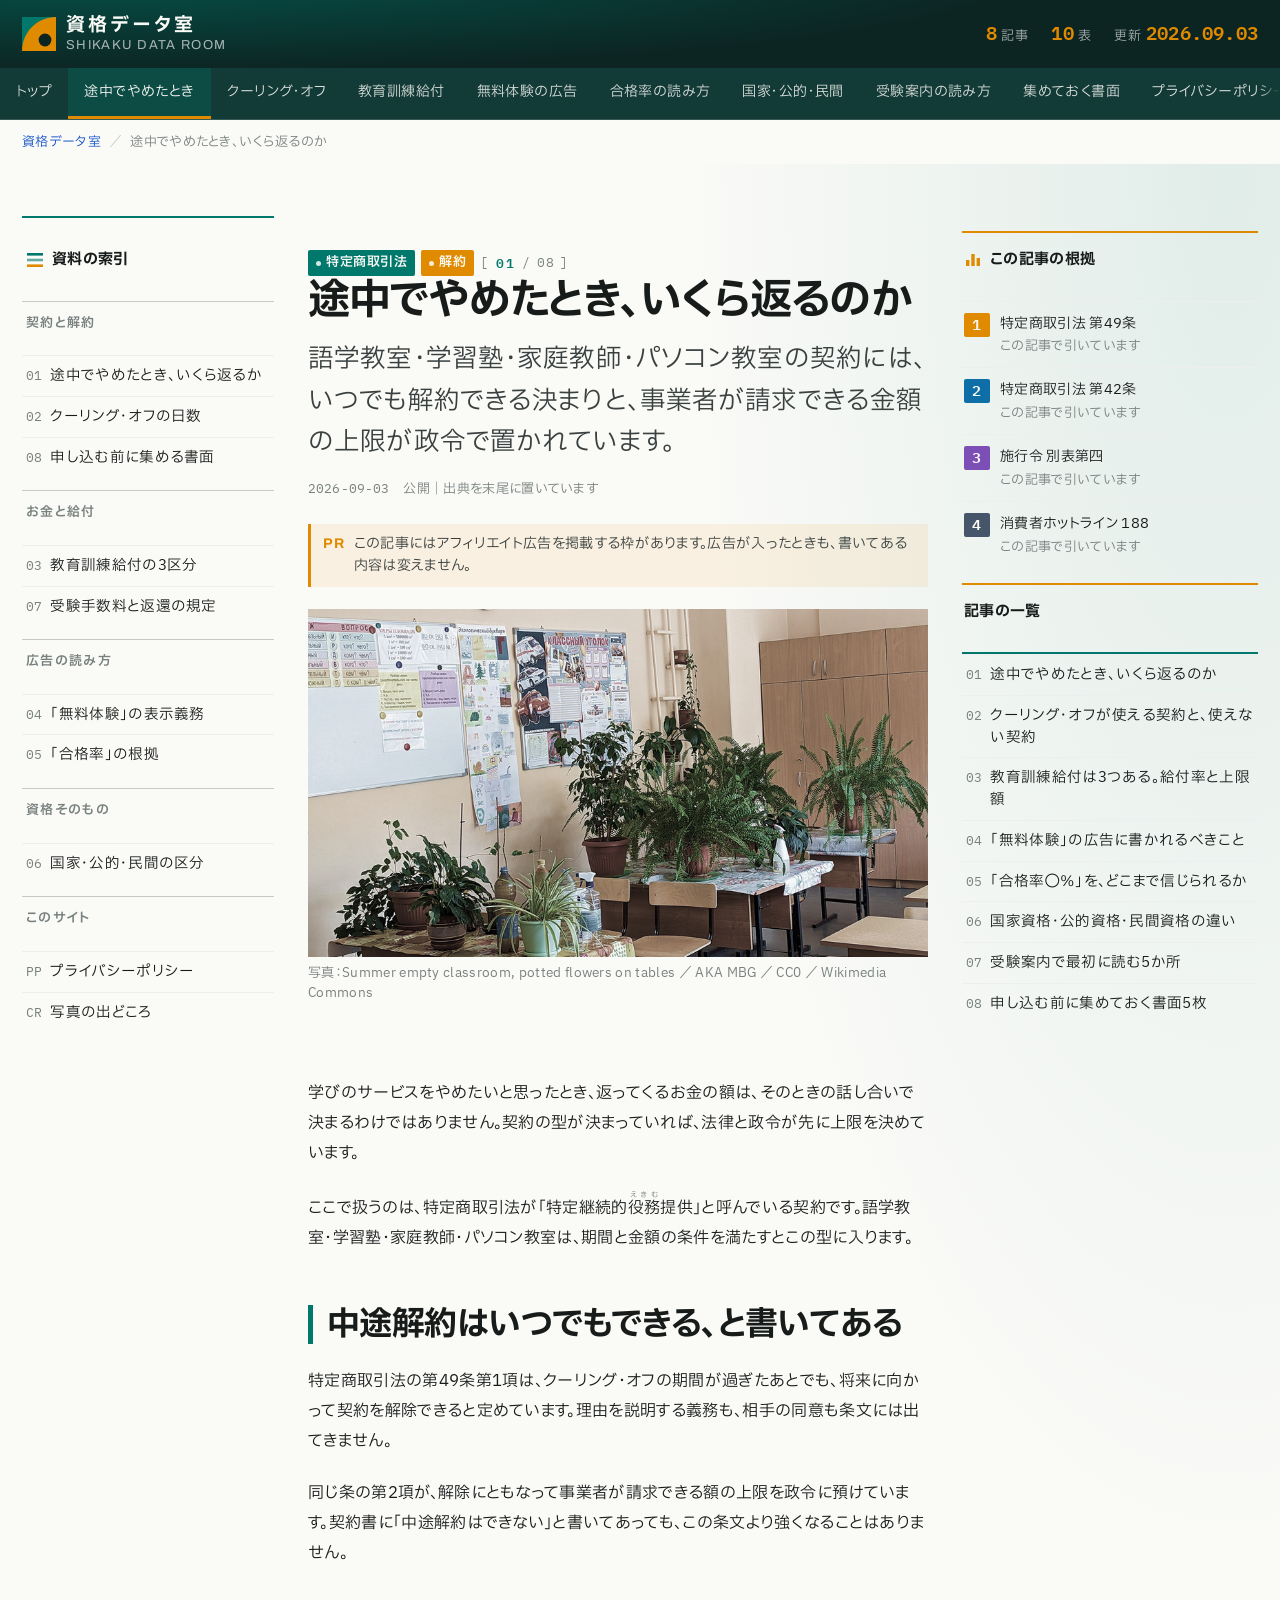
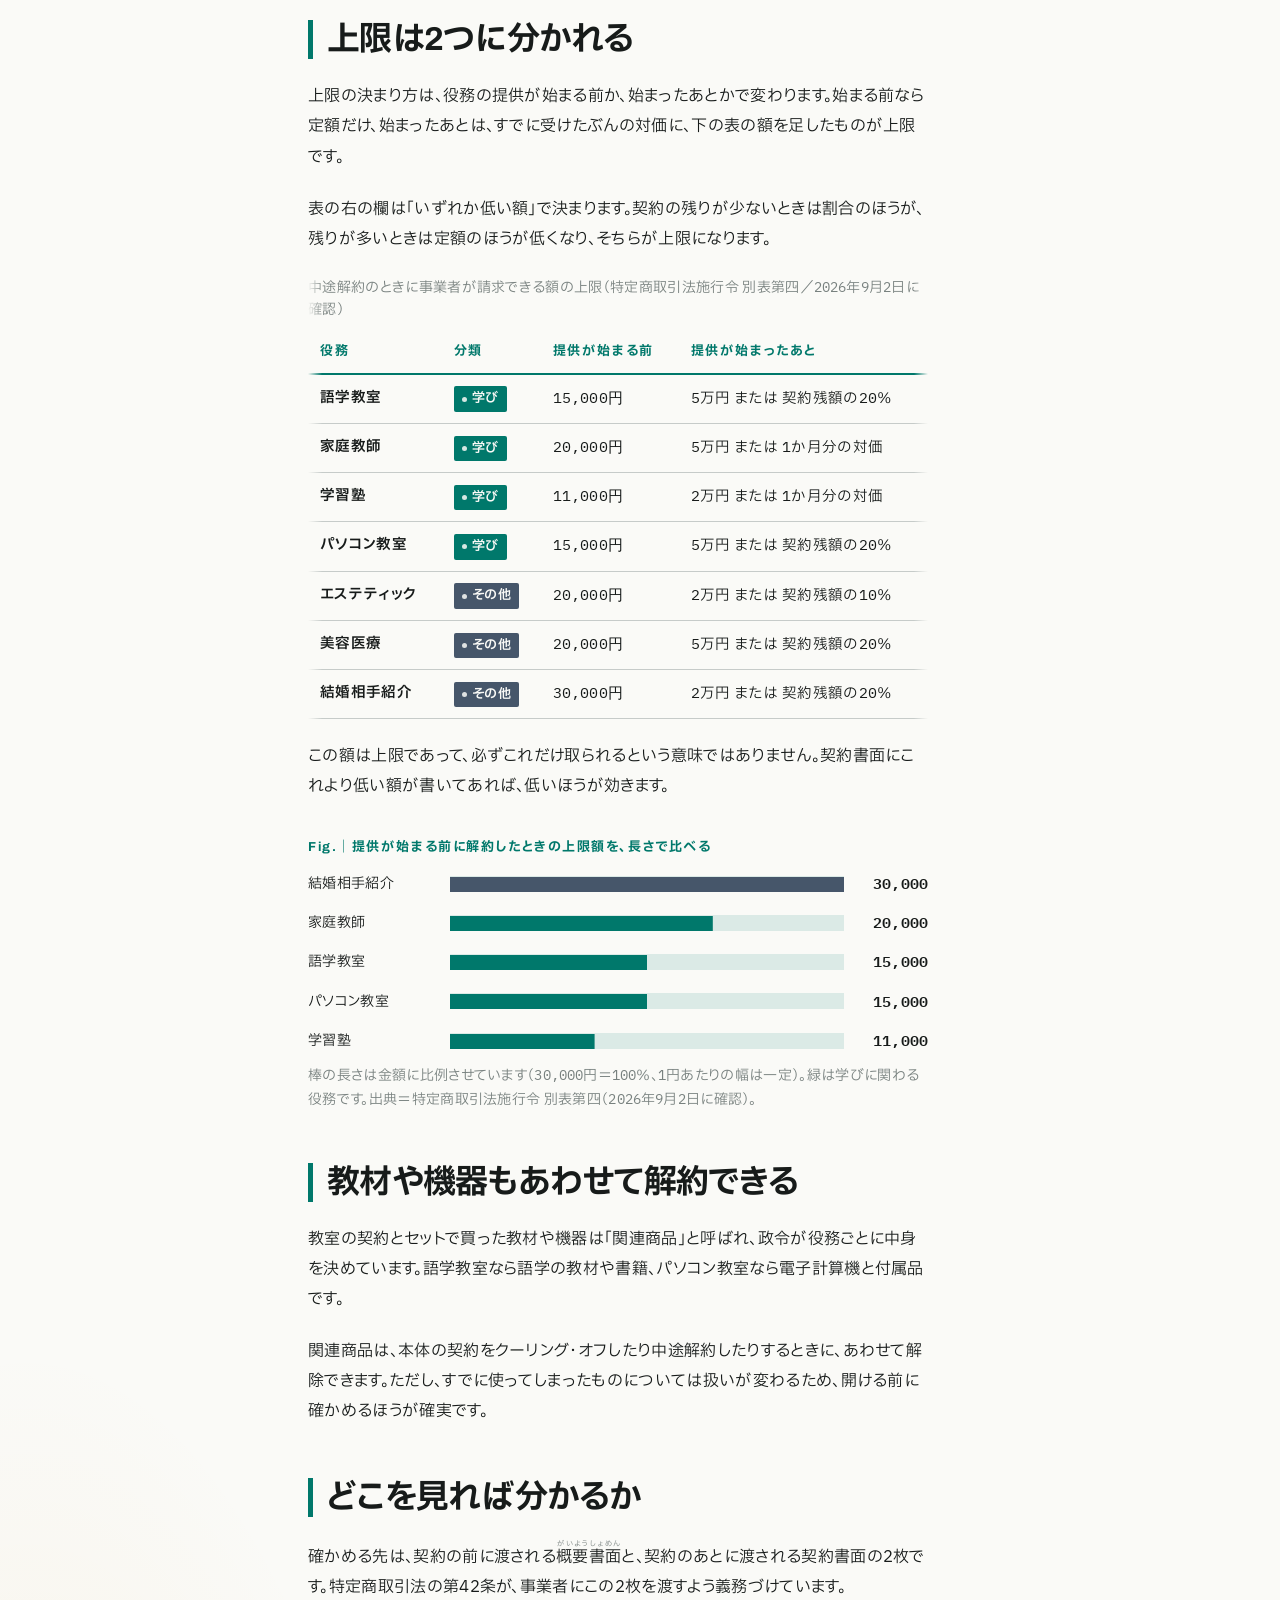
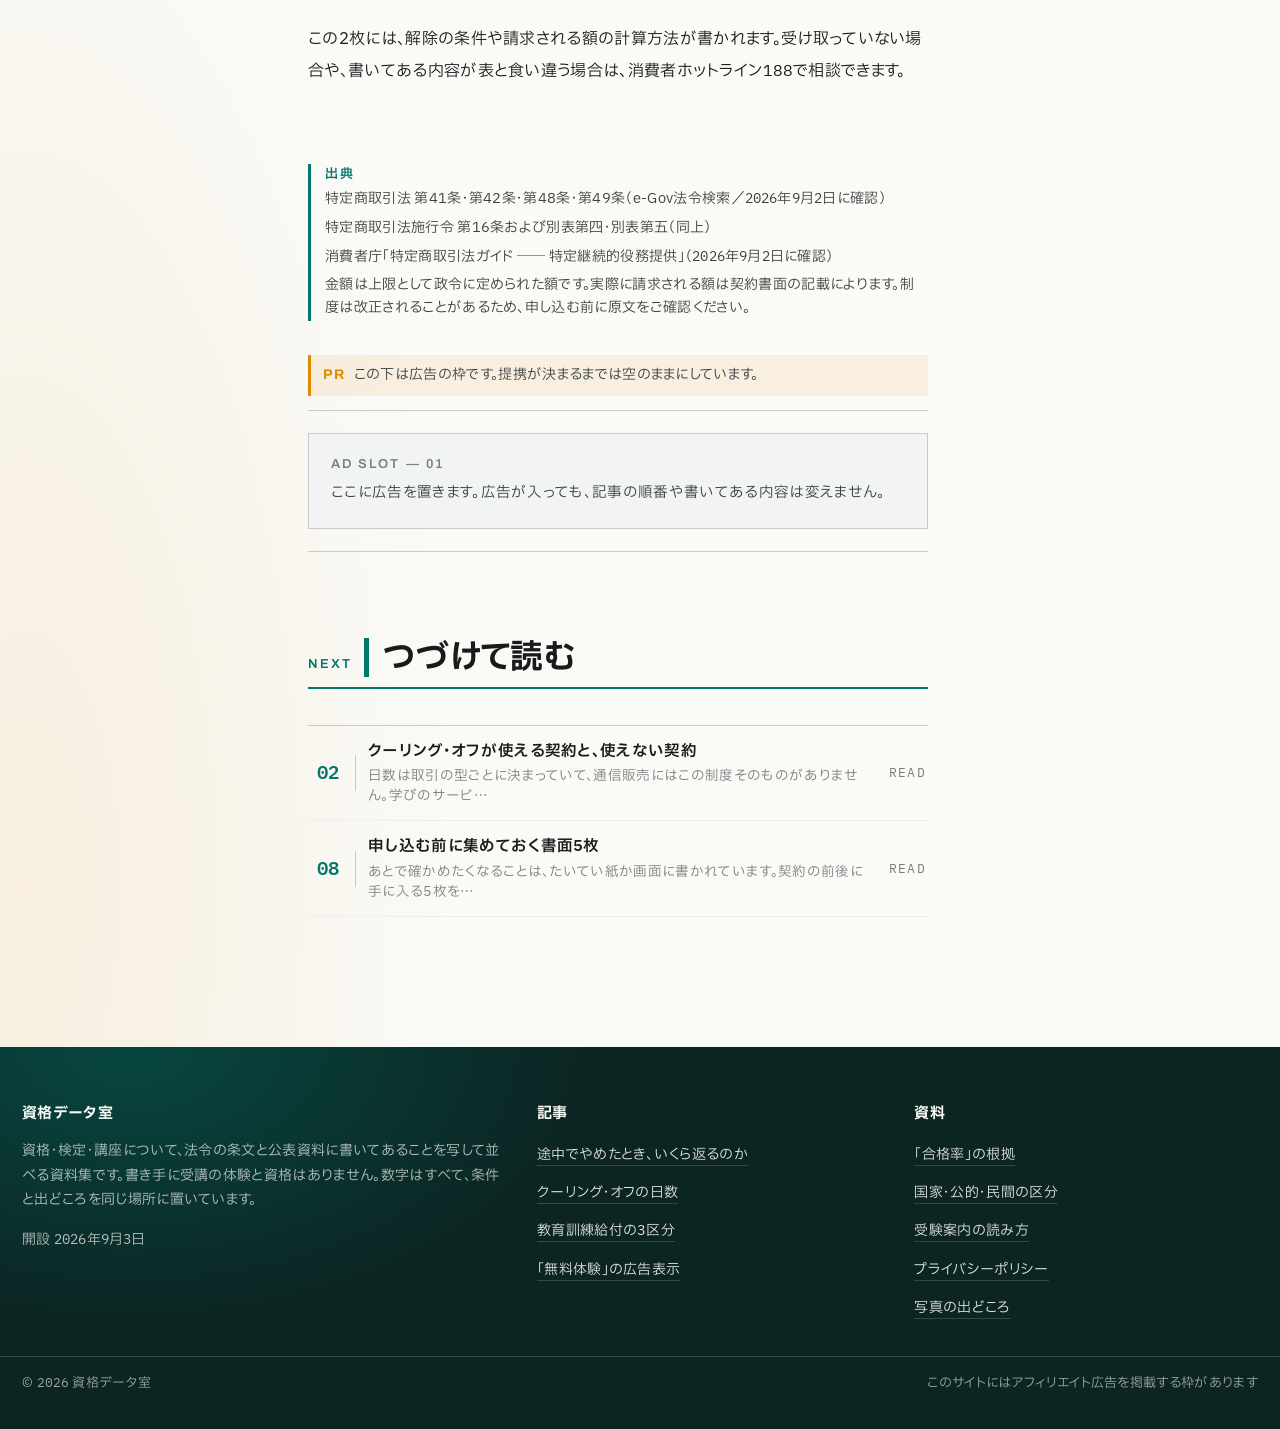
==== commit d5b25167: "publish shikaku-data.com" ====
--- a/kiji-01.html
+++ b/kiji-01.html
@@ -40,7 +40,7 @@
     <div class="hd__meta">
       <span><b class="n">8</b> 記事</span>
       <span><b class="n">10</b> 表</span>
-      <span>更新 <b class="n">2026.09.02</b></span>
+      <span>更新 <b class="n">2026.09.03</b></span>
     </div>
   </div>
 </header>
@@ -106,7 +106,7 @@
         <div class="tag-row"><span class="tag tag--1">特定商取引法</span><span class="tag tag--5">解約</span><span class="pager">[ <b>01</b> / <span class="n">08</span> ]</span></div>
         <h1 class="t-h1"><span class="ph">途中でやめたとき、</span><span class="ph">いくら返るのか</span></h1>
         <p class="t-lede" style="margin-top:14px">語学教室・学習塾・家庭教師・パソコン教室の契約には、いつでも解約できる決まりと、事業者が請求できる金額の上限が政令で置かれています。</p>
-        <p class="art__meta"><span class="n">2026-09-02</span> 公開｜出典を末尾に置いています</p>
+        <p class="art__meta"><span class="n">2026-09-03</span> 公開｜出典を末尾に置いています</p>
         <div class="disc" style="margin-top:22px"><b>PR</b><span>この記事にはアフィリエイト広告を掲載する枠があります。広告が入ったときも、書いてある内容は変えません。</span></div>
         <figure class="art__pic" data-rv>
           <img src="assets/photo/kyoshitsu-hachi_900.jpg" srcset="assets/photo/kyoshitsu-hachi_480.jpg 480w, assets/photo/kyoshitsu-hachi_900.jpg 900w, assets/photo/kyoshitsu-hachi_1600.jpg 1600w" sizes="(min-width:1100px) 720px, 100vw"
@@ -219,7 +219,7 @@
     <div>
       <h2>資格データ室</h2>
       <p>資格・検定・講座について、法令の条文と公表資料に書いてあることを写して並べる資料集です。書き手に受講の体験と資格はありません。数字はすべて、条件と出どころを同じ場所に置いています。</p>
-      <p style="margin-top:14px">開設 <span class="n">2026</span>年<span class="n">9</span>月<span class="n">2</span>日</p>
+      <p style="margin-top:14px">開設 <span class="n">2026</span>年<span class="n">9</span>月<span class="n">3</span>日</p>
     </div>
     <div>
       <h2>記事</h2>
